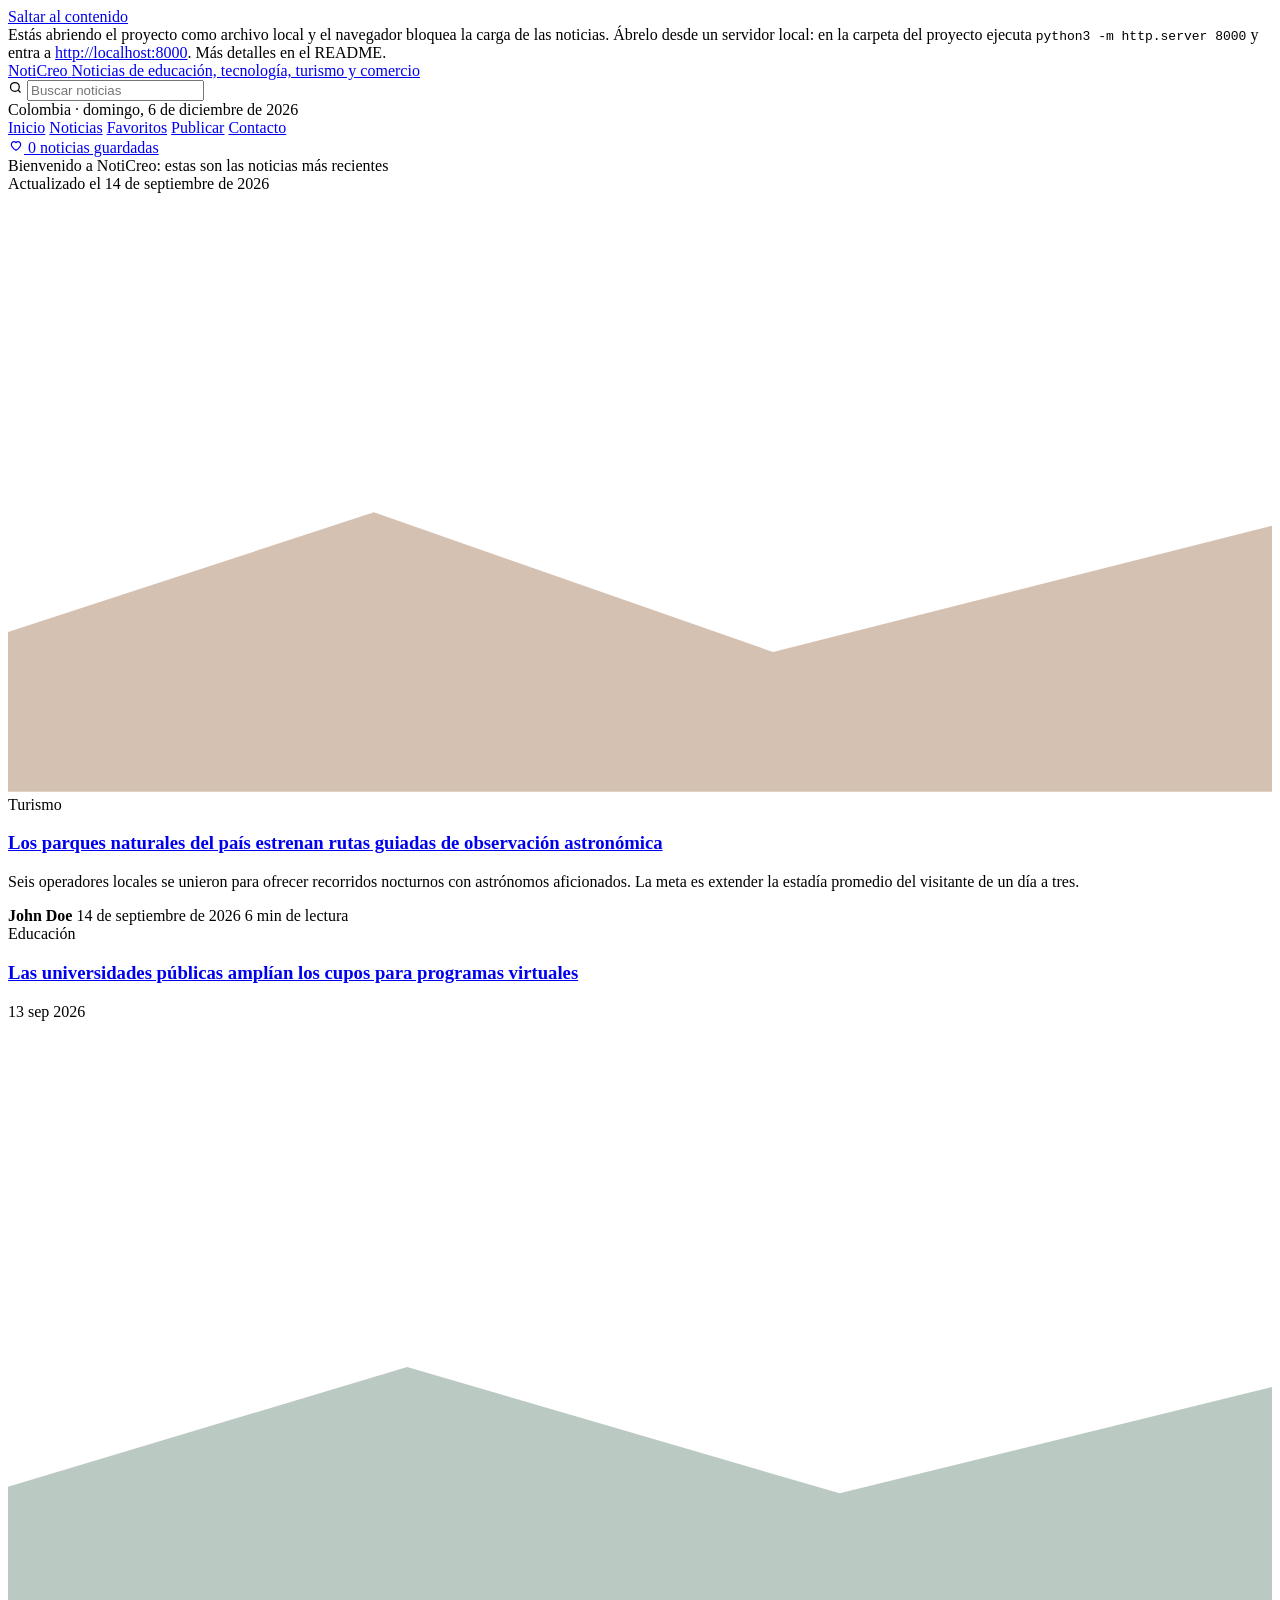
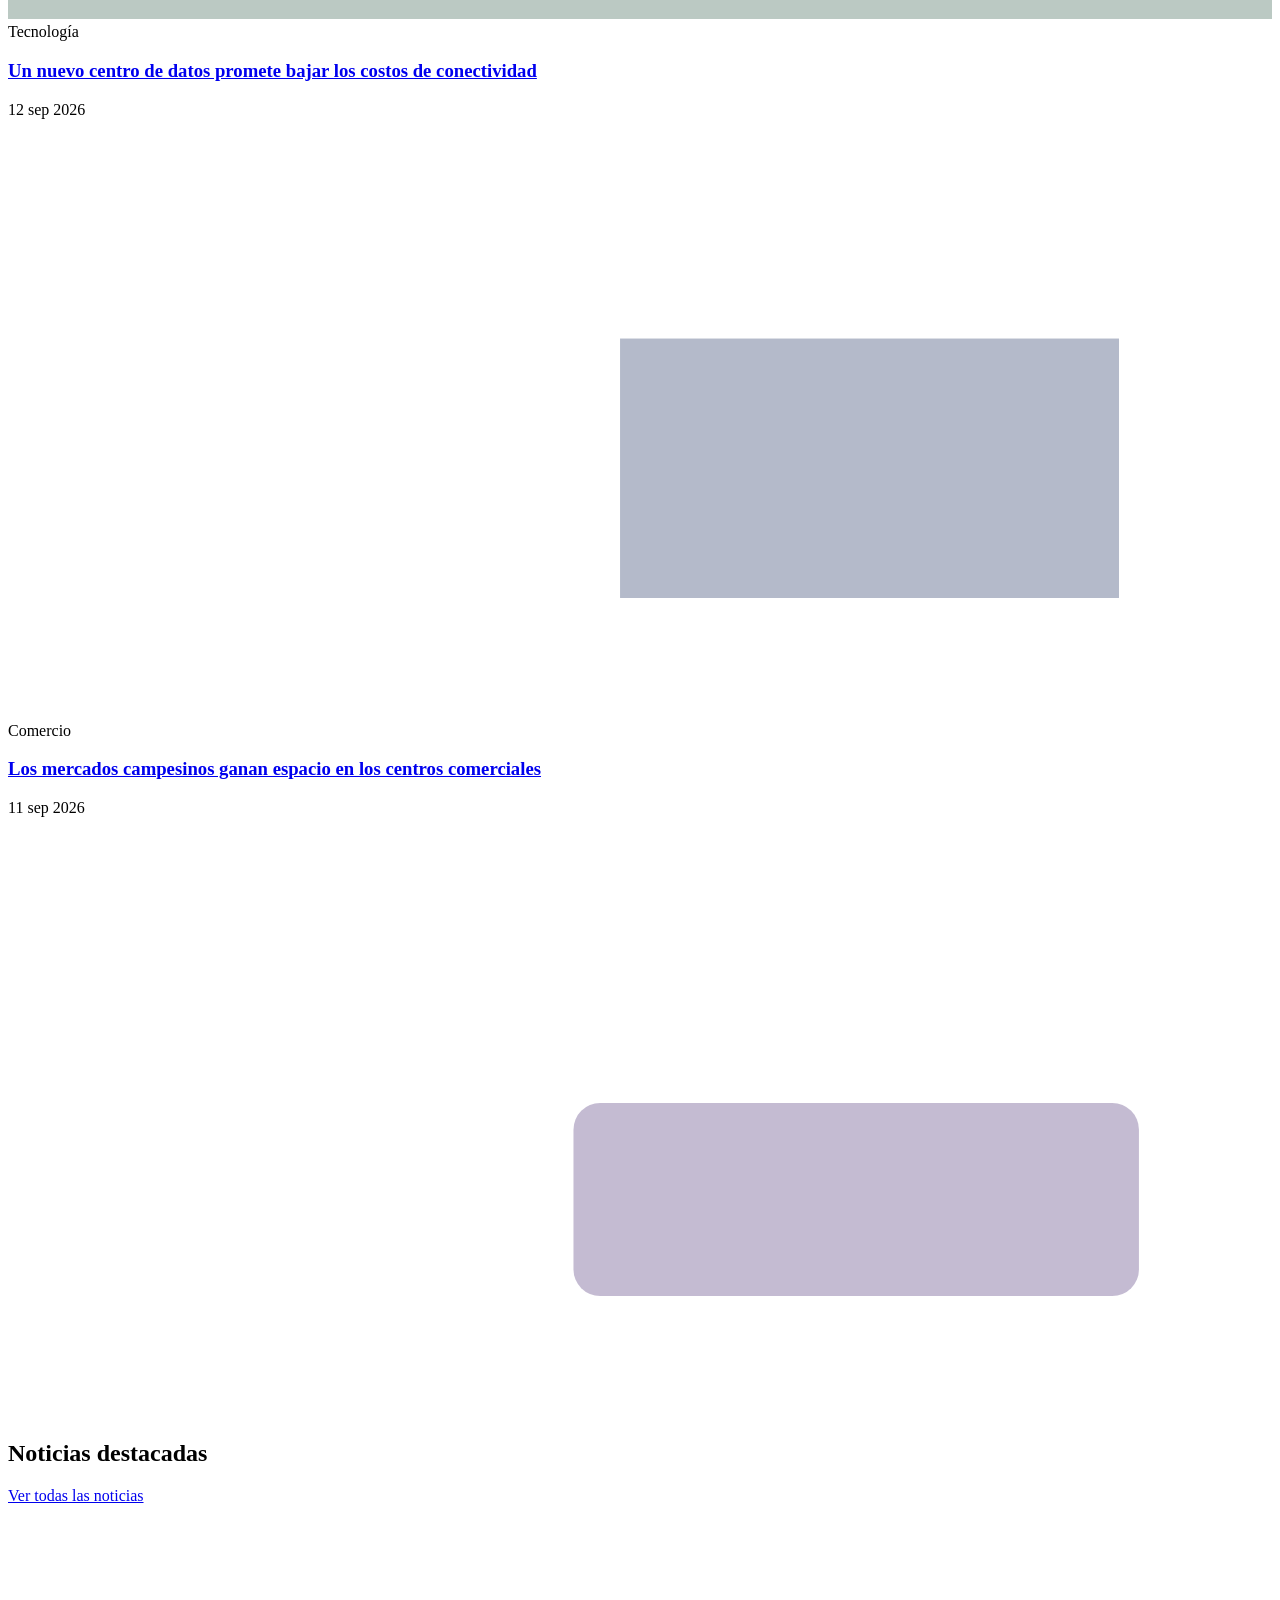
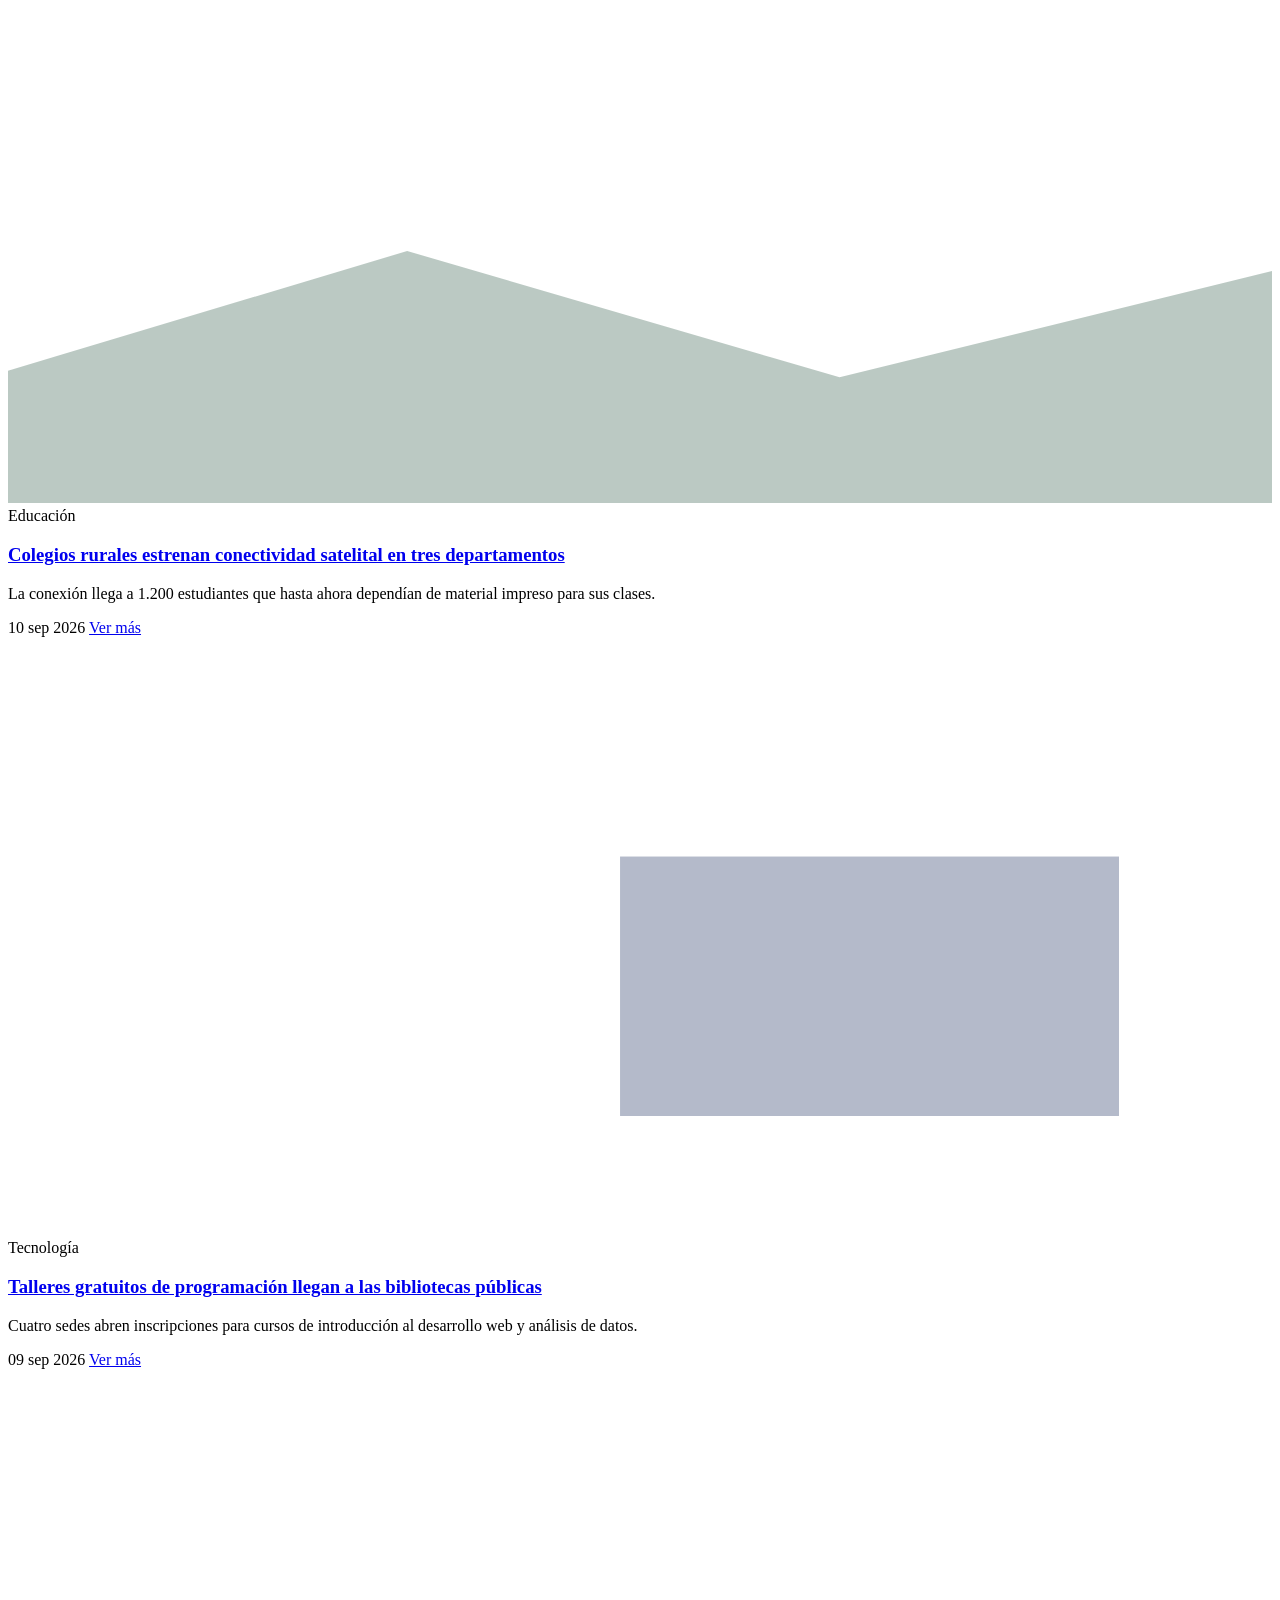
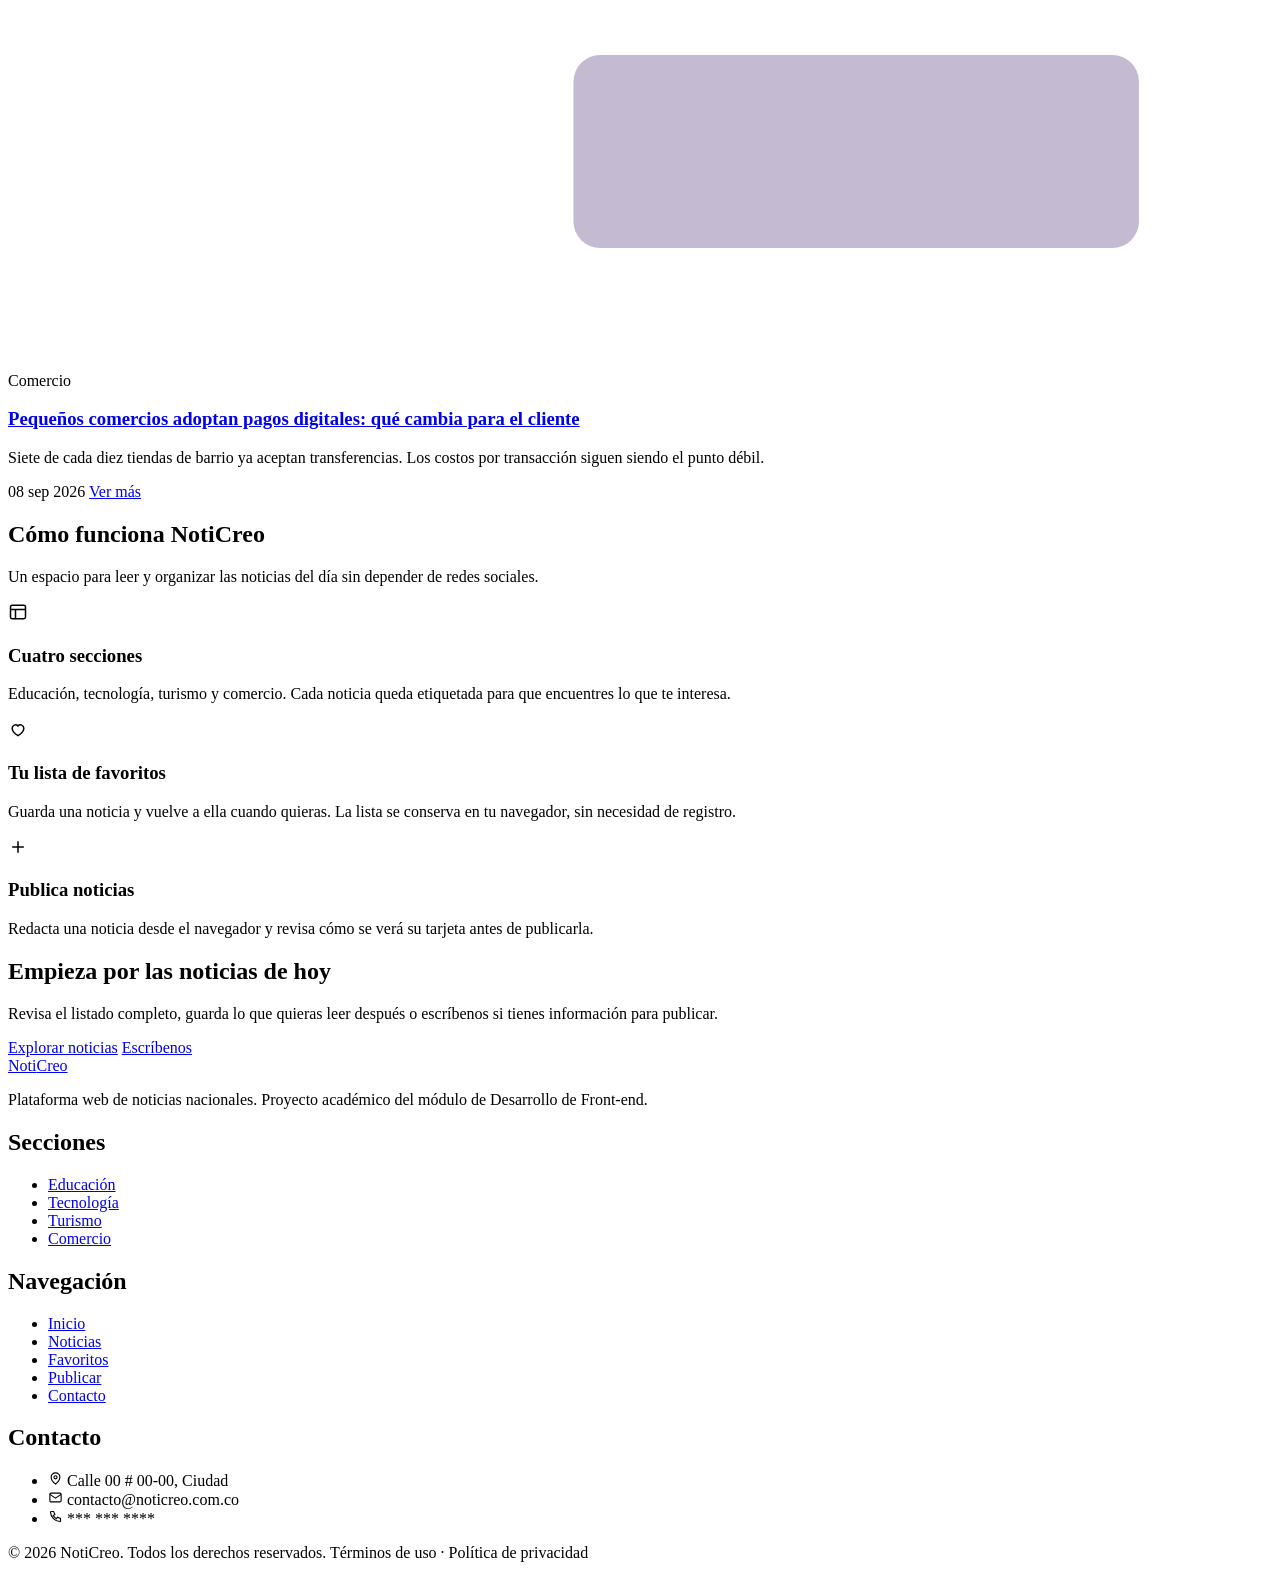
==== index.html @ 2099ce28 "Páginas HTML según la maquetación de la entrega 1" ====
<!DOCTYPE html>
<html lang="es">
<head>
  <meta charset="utf-8">
  <meta name="viewport" content="width=device-width, initial-scale=1">
  <title>NotiCreo | Noticias de educación, tecnología, turismo y comercio</title>
  <meta name="description" content="Plataforma de noticias nacionales de educación, tecnología, turismo y comercio.">
  <link rel="icon" href="img/favicon.svg" type="image/svg+xml">

  <!-- Tipografías del sistema de diseño -->
  <link rel="preconnect" href="https://fonts.googleapis.com">
  <link rel="preconnect" href="https://fonts.gstatic.com" crossorigin>
  <link rel="stylesheet" href="https://fonts.googleapis.com/css2?family=Lora:ital,wght@0,400;0,600;0,700;1,400&family=Poppins:wght@400;500;600&display=swap">
  <link rel="stylesheet" href="css/estilos.css">

  <!-- Si el proyecto se abre con doble clic (file://) se muestra un aviso con instrucciones -->
  <script>if (location.protocol === 'file:') document.documentElement.classList.add('modo-archivo');</script>
  <script type="module" src="js/paginas/inicio.js"></script>
</head>
<body data-seccion="inicio">

  <a class="saltar-contenido" href="#contenido">Saltar al contenido</a>

  <div class="aviso-servidor" role="alert">
    <div class="wrap">
      Estás abriendo el proyecto como archivo local y el navegador bloquea la carga de las noticias.
      Ábrelo desde un servidor local: en la carpeta del proyecto ejecuta <code>python3 -m http.server 8000</code>
      y entra a <a href="http://localhost:8000">http://localhost:8000</a>. Más detalles en el README.
    </div>
  </div>

  <!-- ===== Cabecera: igual en todas las páginas ===== -->
  <header class="site-head">
    <div class="wrap">
      <div class="head-top">
        <a class="masthead" href="index.html" aria-label="NotiCreo, ir al inicio">
          <span class="logo">Noti<span>Creo</span></span>
          <span class="logo-sub">Noticias de educación, tecnología, turismo y comercio</span>
        </a>
        <div class="head-meta">
          <form class="head-search" action="noticias.html" method="get" role="search">
            <svg width="15" height="15" viewBox="0 0 24 24" fill="none" stroke="currentColor" stroke-width="2" aria-hidden="true"><circle cx="11" cy="11" r="7"/><path d="M20 20l-3.5-3.5"/></svg>
            <input type="search" name="q" placeholder="Buscar noticias" aria-label="Buscar noticias">
          </form>
          <span id="fecha-actual">Colombia</span>
        </div>
      </div>
      <nav class="nav" aria-label="Menú principal">
        <a href="index.html" data-nav="inicio">Inicio</a>
        <a href="noticias.html" data-nav="noticias">Noticias</a>
        <a href="favoritos.html" data-nav="favoritos">Favoritos</a>
        <a href="publicar.html" data-nav="publicar">Publicar</a>
        <a href="contacto.html" data-nav="contacto">Contacto</a>
        <div class="nav-right">
          <a href="favoritos.html" class="fav-count">
            <svg width="16" height="16" viewBox="0 0 24 24" fill="none" stroke="currentColor" stroke-width="1.8" aria-hidden="true"><path d="M12 20s-7-4.3-7-9a4 4 0 017-2.6A4 4 0 0119 11c0 4.7-7 9-7 9z"/></svg>
            <span id="contador-favoritos">0 noticias guardadas</span>
          </a>
        </div>
      </nav>
    </div>
  </header>

  <main id="contenido">

    <!-- Bienvenida y noticia principal -->
    <section class="hero">
      <div class="wrap">
        <div class="hero-kicker">
          <span>Bienvenido a NotiCreo: estas son las noticias más recientes</span>
          <div class="rule"></div>
          <span id="hero-actualizado"></span>
        </div>
        <div class="hero-grid" id="portada" aria-busy="true">
          <p class="estado-carga">Cargando noticias…</p>
        </div>
      </div>
    </section>

    <!-- Noticias destacadas (tarjetas dinámicas) -->
    <section class="featured" id="seccion-destacadas" aria-labelledby="titulo-destacadas">
      <div class="wrap">
        <div class="sec-head">
          <h2 class="sec-title" id="titulo-destacadas">Noticias destacadas</h2>
          <a href="noticias.html" class="btn-link">Ver todas las noticias</a>
        </div>
        <div class="cards" id="destacadas"></div>
      </div>
    </section>

    <!-- Sección informativa -->
    <section class="info" aria-labelledby="titulo-info">
      <div class="wrap">
        <div class="info-intro">
          <h2 class="sec-title" id="titulo-info">Cómo funciona NotiCreo</h2>
          <p>Un espacio para leer y organizar las noticias del día sin depender de redes sociales.</p>
        </div>
        <div class="info-grid">
          <div class="info-item">
            <div class="info-icono"><svg width="20" height="20" viewBox="0 0 24 24" fill="none" stroke="currentColor" stroke-width="1.8" aria-hidden="true"><rect x="3" y="4" width="18" height="16" rx="2"/><path d="M3 9h18M9 20V9"/></svg></div>
            <h3>Cuatro secciones</h3>
            <p>Educación, tecnología, turismo y comercio. Cada noticia queda etiquetada para que encuentres lo que te interesa.</p>
          </div>
          <div class="info-item">
            <div class="info-icono"><svg width="20" height="20" viewBox="0 0 24 24" fill="none" stroke="currentColor" stroke-width="1.8" aria-hidden="true"><path d="M12 20s-7-4.3-7-9a4 4 0 017-2.6A4 4 0 0119 11c0 4.7-7 9-7 9z"/></svg></div>
            <h3>Tu lista de favoritos</h3>
            <p>Guarda una noticia y vuelve a ella cuando quieras. La lista se conserva en tu navegador, sin necesidad de registro.</p>
          </div>
          <div class="info-item">
            <div class="info-icono"><svg width="20" height="20" viewBox="0 0 24 24" fill="none" stroke="currentColor" stroke-width="1.8" aria-hidden="true"><path d="M12 5v14M5 12h14"/></svg></div>
            <h3>Publica noticias</h3>
            <p>Redacta una noticia desde el navegador y revisa cómo se verá su tarjeta antes de publicarla.</p>
          </div>
        </div>
      </div>
    </section>

    <!-- Llamados a la acción -->
    <section class="cta">
      <div class="wrap cta-inner">
        <div>
          <h2>Empieza por las noticias de hoy</h2>
          <p>Revisa el listado completo, guarda lo que quieras leer después o escríbenos si tienes información para publicar.</p>
        </div>
        <div class="cta-actions">
          <a href="noticias.html" class="btn btn-light">Explorar noticias</a>
          <a href="contacto.html" class="btn btn-outline">Escríbenos</a>
        </div>
      </div>
    </section>

  </main>

  <!-- ===== Pie de página: igual en todas las páginas ===== -->
  <footer class="site-foot">
    <div class="wrap">
      <div class="foot-grid">
        <div class="foot-about">
          <a class="logo" href="index.html">Noti<span>Creo</span></a>
          <p>Plataforma web de noticias nacionales. Proyecto académico del módulo de Desarrollo de Front-end.</p>
        </div>
        <div>
          <h2>Secciones</h2>
          <ul>
            <li><a href="noticias.html?categoria=educacion">Educación</a></li>
            <li><a href="noticias.html?categoria=tecnologia">Tecnología</a></li>
            <li><a href="noticias.html?categoria=turismo">Turismo</a></li>
            <li><a href="noticias.html?categoria=comercio">Comercio</a></li>
          </ul>
        </div>
        <div>
          <h2>Navegación</h2>
          <ul>
            <li><a href="index.html">Inicio</a></li>
            <li><a href="noticias.html">Noticias</a></li>
            <li><a href="favoritos.html">Favoritos</a></li>
            <li><a href="publicar.html">Publicar</a></li>
            <li><a href="contacto.html">Contacto</a></li>
          </ul>
        </div>
        <div>
          <h2>Contacto</h2>
          <ul class="foot-contact">
            <li><svg width="15" height="15" viewBox="0 0 24 24" fill="none" stroke="currentColor" stroke-width="1.8" aria-hidden="true"><path d="M12 21s-7-5.6-7-11a7 7 0 1114 0c0 5.4-7 11-7 11z"/><circle cx="12" cy="10" r="2.5"/></svg> Calle 00 # 00-00, Ciudad</li>
            <li><svg width="15" height="15" viewBox="0 0 24 24" fill="none" stroke="currentColor" stroke-width="1.8" aria-hidden="true"><rect x="3" y="5" width="18" height="14" rx="2"/><path d="M3 7l9 6 9-6"/></svg> contacto@noticreo.com.co</li>
            <li><svg width="15" height="15" viewBox="0 0 24 24" fill="none" stroke="currentColor" stroke-width="1.8" aria-hidden="true"><path d="M5 4h4l2 5-2.5 1.5a11 11 0 005 5L15 13l5 2v4a1 1 0 01-1 1A16 16 0 014 5a1 1 0 011-1z"/></svg> *** *** ****</li>
          </ul>
        </div>
      </div>
      <div class="foot-bottom">
        <span>© <span id="anio"></span> NotiCreo. Todos los derechos reservados.</span>
        <span>Términos de uso · Política de privacidad</span>
      </div>
    </div>
  </footer>
</body>
</html>
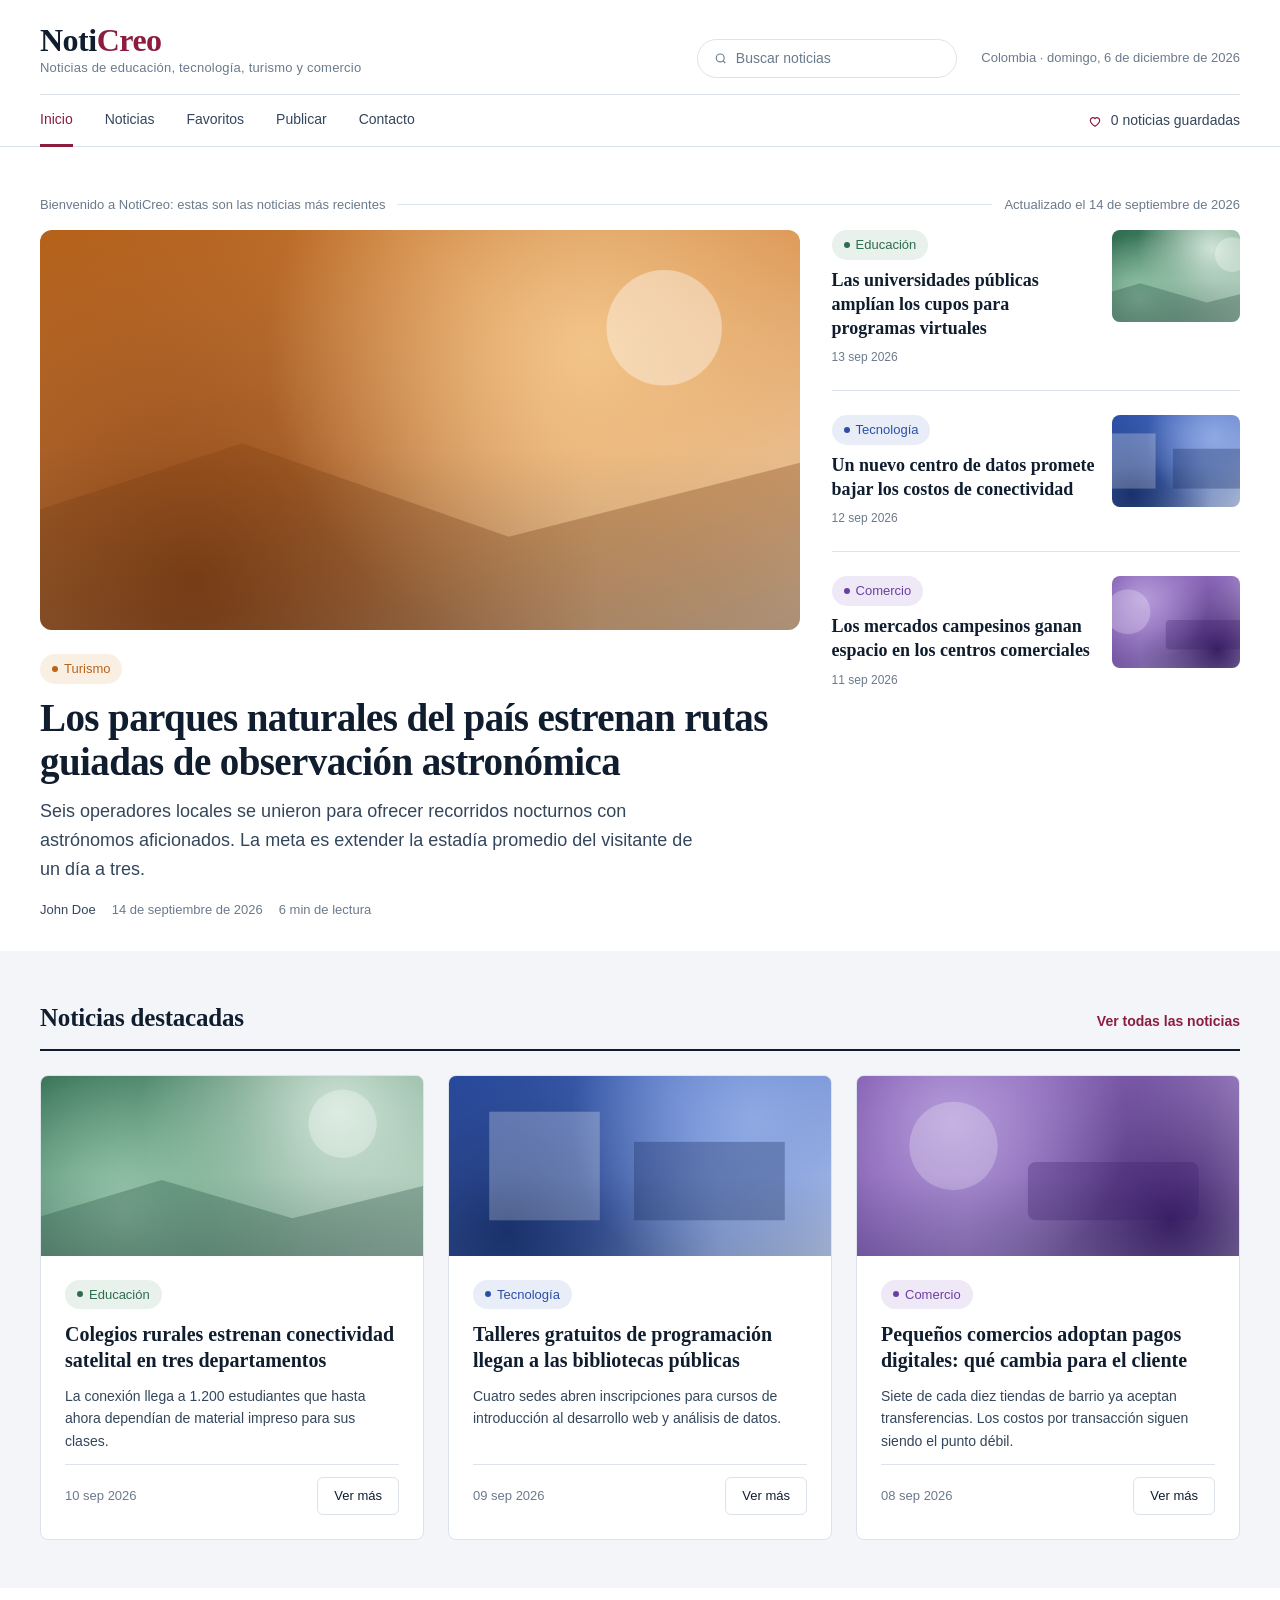
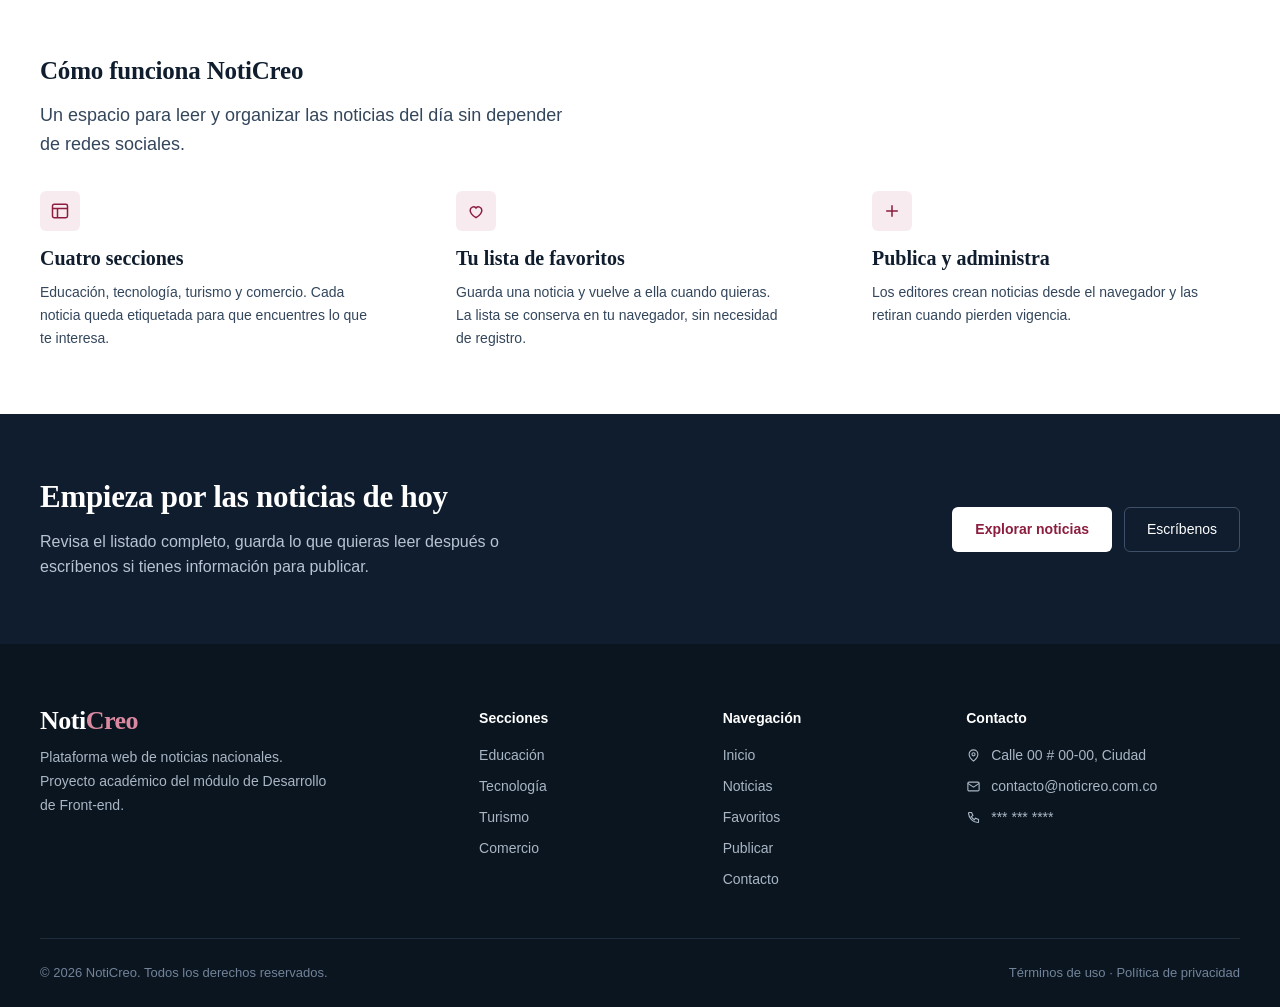
==== commit bcada35c: "Texto del inicio según la maquetación y documentación actualizada" ====
--- a/index.html
+++ b/index.html
@@ -108,8 +108,8 @@
           </div>
           <div class="info-item">
             <div class="info-icono"><svg width="20" height="20" viewBox="0 0 24 24" fill="none" stroke="currentColor" stroke-width="1.8" aria-hidden="true"><path d="M12 5v14M5 12h14"/></svg></div>
-            <h3>Publica noticias</h3>
-            <p>Redacta una noticia desde el navegador y revisa cómo se verá su tarjeta antes de publicarla.</p>
+            <h3>Publica y administra</h3>
+            <p>Los editores crean noticias desde el navegador y las retiran cuando pierden vigencia.</p>
           </div>
         </div>
       </div>
--- a/css/estilos.css
+++ b/css/estilos.css
@@ -0,0 +1,591 @@
+/* 1. Variables ============================================================ */
+:root {
+  --ink: #0F1D2E;         
+  --ink-2: #33465C;       
+  --muted: #6B7A8C;       
+  --line: #DDE3EA;       
+  --mist: #F3F5F8;       
+  --paper: #FFFFFF;
+  --brand: #8C1D3F;       
+  --brand-dark: #6E1631;
+  --brand-soft: #F8EBEF;
+  --error: #C0392B;
+  --error-soft: #FDF3F2;
+  --ok: #2E6B4F;
+
+  /* Categorías */
+  --edu: #2E6B4F;  --edu-soft: #E8F1EC;
+  --tec: #2B4FA8;  --tec-soft: #E8EDF8;
+  --tur: #B8631A;  --tur-soft: #FAEFE3;
+  --com: #6B3FA0;  --com-soft: #EFE9F7;
+
+  /* Tipografía */
+  --serif: 'Lora', Georgia, serif;
+  --sans: 'Poppins', 'Helvetica Neue', Arial, sans-serif;
+
+  /* Escala tipográfica */
+  --t-xs: 13px; --t-sm: 14px; --t-base: 16px; --t-md: 18px;
+  --t-lg: 20px; --t-xl: 25px; --t-2xl: 31px; --t-3xl: 39px;
+
+  /* Espaciado */
+  --s1: 4px; --s2: 8px; --s3: 12px; --s4: 16px; --s5: 24px;
+  --s6: 32px; --s7: 48px; --s8: 64px; --s9: 96px;
+
+  /* Radios por jerarquía */
+  --r-pill: 999px; --r-ctrl: 6px; --r-card: 8px; --r-hero: 12px;
+
+  --shadow: 0 1px 2px rgba(15, 29, 46, .04), 0 8px 24px rgba(15, 29, 46, .06);
+}
+
+
+/* 2. Base y utilidades */
+*, *::before, *::after { box-sizing: border-box; margin: 0; padding: 0; }
+
+html { scroll-behavior: smooth; }
+
+body {
+  font-family: var(--sans);
+  color: var(--ink);
+  background: var(--paper);
+  line-height: 1.5;
+  -webkit-font-smoothing: antialiased;
+}
+
+img { display: block; max-width: 100%; }
+a { color: inherit; text-decoration: none; }
+button, input, select, textarea { font: inherit; color: inherit; }
+button { cursor: pointer; border: 0; background: none; }
+:focus-visible { outline: 2px solid var(--brand); outline-offset: 2px; }
+[hidden] { display: none !important; }
+
+/* Contenedor central */
+.wrap { width: min(1200px, 100% - 48px); margin-inline: auto; }
+
+.visualmente-oculto {
+  position: absolute; width: 1px; height: 1px; overflow: hidden;
+  clip: rect(0 0 0 0); white-space: nowrap;
+}
+
+
+.saltar-contenido {
+  position: absolute; left: 16px; top: -48px; z-index: 100;
+  background: var(--ink); color: #fff; padding: 10px 16px; border-radius: var(--r-ctrl);
+}
+.saltar-contenido:focus { top: 12px; }
+
+@media (prefers-reduced-motion: reduce) {
+  html { scroll-behavior: auto; }
+  *, *::before, *::after { transition: none !important; }
+}
+
+
+/* 3. Cabecera y navegación */
+.site-head { border-bottom: 1px solid var(--line); background: var(--paper); }
+
+.head-top {
+  display: flex; align-items: flex-end; justify-content: space-between;
+  gap: var(--s5); padding: var(--s5) 0 var(--s4);
+}
+
+.masthead { display: flex; flex-direction: column; gap: 2px; }
+.logo { font-family: var(--serif); font-size: 32px; font-weight: 700; letter-spacing: -.5px; line-height: 1; }
+.logo span { color: var(--brand); }
+.logo-sub { font-size: var(--t-xs); color: var(--muted); letter-spacing: .2px; }
+
+.head-meta { display: flex; align-items: center; gap: var(--s5); font-size: var(--t-xs); color: var(--muted); }
+
+.head-search {
+  display: flex; align-items: center; gap: var(--s2); width: 260px;
+  border: 1px solid var(--line); border-radius: var(--r-pill);
+  padding: 8px 16px; color: var(--muted);
+}
+.head-search:focus-within { border-color: var(--ink-2); }
+.head-search input {
+  width: 100%; border: 0; outline: 0; background: transparent;
+  font-size: var(--t-sm); color: var(--ink);
+}
+.head-search input::placeholder { color: var(--muted); }
+
+.nav { display: flex; align-items: center; gap: var(--s6); border-top: 1px solid var(--line); }
+.nav a {
+  display: block; padding: 14px 0; margin-bottom: -1px; white-space: nowrap;
+  font-size: var(--t-sm); font-weight: 500; color: var(--ink-2);
+  border-bottom: 3px solid transparent;
+}
+.nav a:hover { color: var(--ink); }
+.nav a.is-active { color: var(--brand); border-bottom-color: var(--brand); }
+.nav-right { margin-left: auto; }
+.nav .fav-count { display: flex; align-items: center; gap: 8px; border-bottom: 0; }
+.fav-count svg { color: var(--brand); flex-shrink: 0; }
+
+/* Aviso que solo aparece si el proyecto se abre con doble clic*/
+.aviso-servidor {
+  display: none; background: #FFF8E6; border-bottom: 1px solid #F0D9A8;
+  color: #6B4E16; font-size: var(--t-sm); line-height: 1.6; padding: 12px 0;
+}
+.modo-archivo .aviso-servidor { display: block; }
+.aviso-servidor a { font-weight: 600; text-decoration: underline; }
+
+
+/* 4. Componentes*/
+
+/* Etiqueta de categoría */
+.tag {
+  display: inline-flex; align-items: center; gap: 6px; align-self: flex-start;
+  font-size: var(--t-xs); font-weight: 500; padding: 5px 12px; border-radius: var(--r-pill);
+}
+.tag::before { content: ""; width: 6px; height: 6px; border-radius: 50%; background: currentColor; }
+.tag-edu { color: var(--edu); background: var(--edu-soft); }
+.tag-tec { color: var(--tec); background: var(--tec-soft); }
+.tag-tur { color: var(--tur); background: var(--tur-soft); }
+.tag-com { color: var(--com); background: var(--com-soft); }
+
+/* Botones */
+.btn {
+  display: inline-flex; align-items: center; justify-content: center; gap: 8px;
+  font-size: var(--t-sm); font-weight: 500; white-space: nowrap;
+  padding: 11px 22px; border-radius: var(--r-ctrl); border: 1px solid transparent;
+  transition: background-color .15s, border-color .15s, color .15s;
+}
+.btn-primary { background: var(--brand); color: #fff; }
+.btn-primary:hover { background: var(--brand-dark); }
+.btn-outline { border-color: var(--line); color: var(--ink); background: var(--paper); }
+.btn-outline:hover { border-color: var(--ink-2); }
+.btn-light { background: #fff; color: var(--brand); font-weight: 600; }
+.btn-light:hover { background: var(--brand-soft); }
+.btn-peligro { border-color: #F1C9C5; color: #B42318; background: var(--paper); }
+.btn-peligro:hover { border-color: #B42318; background: var(--error-soft); }
+.btn-sm { padding: 8px 16px; font-size: var(--t-xs); }
+.btn-link { color: var(--brand); font-weight: 600; font-size: var(--t-sm); }
+.btn-link:hover { text-decoration: underline; }
+
+/* El icono de corazón se rellena cuando el botón está activo */
+.icono-corazon { fill: none; stroke: currentColor; stroke-width: 1.8; }
+[aria-pressed="true"] .icono-corazon { fill: currentColor; }
+
+.meta { display: flex; align-items: center; flex-wrap: wrap; gap: var(--s4); font-size: var(--t-xs); color: var(--muted); }
+.meta strong { color: var(--ink-2); font-weight: 500; }
+
+.sec-head {
+  display: flex; align-items: baseline; justify-content: space-between; gap: var(--s4);
+  border-bottom: 2px solid var(--ink); padding-bottom: var(--s3); margin-bottom: var(--s5);
+}
+.sec-title { font-family: var(--serif); font-size: var(--t-xl); font-weight: 600; letter-spacing: -.2px; }
+
+/* Marcador de imagen: degradado por categoría, o foto si la noticia la tiene */
+.ph { position: relative; overflow: hidden; border-radius: var(--r-card); background: var(--mist); }
+.ph::after {
+  content: ""; position: absolute; inset: 0; pointer-events: none;
+  background: linear-gradient(180deg, rgba(15, 29, 46, 0) 55%, rgba(15, 29, 46, .18) 100%);
+}
+.ph img { width: 100%; height: 100%; object-fit: cover; }
+.ph svg { position: absolute; inset: 0; width: 100%; height: 100%; }
+.ph-edu {
+  background:
+    radial-gradient(circle at 22% 78%, #9CCBB0 0%, transparent 55%),
+    radial-gradient(circle at 78% 20%, #CFE3D6 0%, transparent 60%),
+    linear-gradient(150deg, #2E6B4F 0%, #5C9376 48%, #BFD8C8 100%);
+}
+.ph-tec {
+  background:
+    radial-gradient(circle at 80% 25%, #8FA9E3 0%, transparent 55%),
+    radial-gradient(circle at 15% 85%, #1B3474 0%, transparent 60%),
+    linear-gradient(140deg, #2B4FA8 0%, #5C7CC9 55%, #C6D2EE 100%);
+}
+.ph-tur {
+  background:
+    radial-gradient(circle at 72% 30%, #F2C489 0%, transparent 52%),
+    radial-gradient(circle at 20% 88%, #8A4213 0%, transparent 58%),
+    linear-gradient(155deg, #B8631A 0%, #D89150 50%, #F3DCC0 100%);
+}
+.ph-com {
+  background:
+    radial-gradient(circle at 25% 25%, #B49BD9 0%, transparent 55%),
+    radial-gradient(circle at 82% 80%, #3E1F6B 0%, transparent 60%),
+    linear-gradient(135deg, #6B3FA0 0%, #9271C0 52%, #DCD0EE 100%);
+}
+
+/* Tarjeta de noticia */
+.card {
+  display: flex; flex-direction: column; overflow: hidden;
+  background: var(--paper); border: 1px solid var(--line); border-radius: var(--r-card);
+  transition: box-shadow .15s;
+}
+.card:hover { box-shadow: var(--shadow); }
+.card-media { position: relative; }
+.card .ph { height: 180px; border-radius: 0; }
+.card-body { display: flex; flex-direction: column; gap: var(--s3); flex: 1; padding: var(--s5); }
+.card h3 { font-family: var(--serif); font-size: var(--t-lg); line-height: 1.3; font-weight: 600; }
+.card h3 a:hover { color: var(--brand); }
+.card p { font-size: var(--t-sm); line-height: 1.6; color: var(--ink-2); }
+.card-foot {
+  display: flex; align-items: center; justify-content: space-between;
+  margin-top: auto; padding-top: var(--s3); border-top: 1px solid var(--line);
+}
+.card-foot .meta { white-space: nowrap; }
+
+/* Botón circular de favorito sobre la imagen de la tarjeta */
+.fav-btn {
+  position: absolute; top: 12px; right: 12px; z-index: 2;
+  width: 36px; height: 36px; border-radius: 50%;
+  display: flex; align-items: center; justify-content: center;
+  background: rgba(255, 255, 255, .94); color: var(--muted);
+  box-shadow: 0 1px 3px rgba(15, 29, 46, .18); transition: transform .15s;
+}
+.fav-btn:hover { transform: scale(1.08); }
+.fav-btn[aria-pressed="true"] { color: var(--brand); }
+
+
+/* 5. Página de inicio */
+.hero { padding: var(--s7) 0 var(--s6); }
+.hero-kicker { display: flex; align-items: center; gap: var(--s3); margin-bottom: var(--s4); }
+.hero-kicker .rule { flex: 1; height: 1px; background: var(--line); }
+.hero-kicker span { font-size: var(--t-xs); color: var(--muted); }
+
+.hero-grid { display: grid; grid-template-columns: minmax(0, 1.86fr) minmax(0, 1fr); gap: var(--s6); }
+.lead .ph { height: 400px; border-radius: var(--r-hero); margin-bottom: var(--s5); }
+.lead h1 {
+  font-family: var(--serif); font-size: var(--t-3xl); line-height: 1.15; font-weight: 700;
+  letter-spacing: -.6px; margin: var(--s3) 0;
+}
+.lead h1 a:hover { color: var(--brand); }
+.lead p { font-size: var(--t-md); line-height: 1.6; color: var(--ink-2); max-width: 66ch; margin-bottom: var(--s4); }
+
+.side-list { display: flex; flex-direction: column; gap: var(--s5); }
+.side-item {
+  display: grid; grid-template-columns: 1fr 128px; gap: var(--s4);
+  padding-bottom: var(--s5); border-bottom: 1px solid var(--line);
+}
+.side-item:last-child { border-bottom: 0; padding-bottom: 0; }
+.side-item h3 { font-family: var(--serif); font-size: var(--t-md); line-height: 1.35; font-weight: 600; margin: var(--s2) 0; }
+.side-item h3 a:hover { color: var(--brand); }
+.side-item .ph { height: 92px; }
+.side-item .meta { font-size: 12px; }
+
+.featured { padding: var(--s7) 0; background: var(--mist); }
+.cards { display: grid; grid-template-columns: repeat(3, 1fr); gap: var(--s5); }
+
+.info { padding: var(--s8) 0; }
+.info-intro { max-width: 60ch; }
+.info-intro p { font-size: var(--t-md); line-height: 1.6; color: var(--ink-2); margin-top: var(--s3); }
+.info-grid { display: grid; grid-template-columns: repeat(3, 1fr); gap: var(--s7); margin-top: var(--s6); }
+.info-item h3 { font-family: var(--serif); font-size: var(--t-lg); font-weight: 600; margin: var(--s3) 0 var(--s2); }
+.info-item p { font-size: var(--t-sm); line-height: 1.65; color: var(--ink-2); max-width: 42ch; }
+.info-icono {
+  width: 40px; height: 40px; border-radius: var(--r-ctrl);
+  display: flex; align-items: center; justify-content: center;
+  background: var(--brand-soft); color: var(--brand);
+}
+
+.cta { background: var(--ink); color: #fff; padding: var(--s8) 0; }
+.cta-inner { display: flex; align-items: center; justify-content: space-between; gap: var(--s7); }
+.cta h2 { font-family: var(--serif); font-size: var(--t-2xl); font-weight: 600; line-height: 1.25; letter-spacing: -.3px; }
+.cta p { font-size: var(--t-base); color: #B9C4D2; margin-top: var(--s3); max-width: 52ch; line-height: 1.6; }
+.cta-actions { display: flex; gap: var(--s3); flex-shrink: 0; }
+.cta .btn-outline { border-color: #3D5068; color: #fff; background: transparent; }
+.cta .btn-outline:hover { border-color: #fff; }
+
+
+/* 6. Listado de noticias */
+.page-head { background: var(--mist); border-bottom: 1px solid var(--line); padding: var(--s7) 0; }
+.page-head h1 { font-family: var(--serif); font-size: var(--t-2xl); font-weight: 700; letter-spacing: -.4px; }
+.page-head p { font-size: var(--t-base); color: var(--ink-2); margin-top: var(--s3); max-width: 62ch; line-height: 1.6; }
+.crumb { font-size: var(--t-xs); color: var(--muted); margin-bottom: var(--s3); }
+.crumb a:hover { color: var(--ink); text-decoration: underline; }
+
+.filters { display: flex; align-items: center; gap: var(--s3); padding: var(--s5) 0; border-bottom: 1px solid var(--line); }
+.chip {
+  font-size: var(--t-sm); padding: 8px 16px; border-radius: var(--r-pill);
+  border: 1px solid var(--line); color: var(--ink-2); background: var(--paper);
+  transition: border-color .15s;
+}
+.chip:hover { border-color: var(--ink-2); }
+.chip[aria-pressed="true"] { background: var(--ink); border-color: var(--ink); color: #fff; }
+.filters .spacer { flex: 1; }
+.chips { display: flex; flex-wrap: wrap; gap: var(--s3); }
+
+.orden { display: flex; align-items: center; gap: var(--s2); font-size: var(--t-sm); color: var(--ink-2); }
+.select { position: relative; }
+.select select {
+  appearance: none; cursor: pointer; background: var(--paper);
+  border: 1px solid var(--line); border-radius: var(--r-ctrl);
+  padding: 9px 38px 9px 14px; font-size: var(--t-sm); color: var(--ink-2);
+}
+.select svg { position: absolute; right: 12px; top: 50%; transform: translateY(-50%); pointer-events: none; color: var(--ink-2); }
+
+.busqueda-activa {
+  display: flex; align-items: center; flex-wrap: wrap; gap: var(--s3);
+  padding-top: var(--s4); font-size: var(--t-sm); color: var(--ink-2);
+}
+
+.list-info { display: flex; justify-content: space-between; align-items: center; padding: var(--s5) 0; font-size: var(--t-sm); color: var(--muted); }
+.grid-news { display: grid; grid-template-columns: repeat(3, 1fr); gap: var(--s5); padding-bottom: var(--s7); }
+
+.pager { display: flex; justify-content: center; align-items: center; flex-wrap: wrap; gap: var(--s2); padding: 0 0 var(--s8); }
+.pager button {
+  min-width: 38px; height: 38px; padding: 0 12px;
+  border: 1px solid var(--line); border-radius: var(--r-ctrl);
+  font-size: var(--t-sm); color: var(--ink-2); background: var(--paper);
+}
+.pager button:hover:not(:disabled) { border-color: var(--ink-2); }
+.pager button[aria-current="page"] { background: var(--brand); border-color: var(--brand); color: #fff; }
+.pager button:disabled { opacity: .45; cursor: not-allowed; }
+
+
+/* 7. Detalle de la noticia */
+.article { padding: var(--s7) 0 var(--s8); }
+.article-grid { display: grid; grid-template-columns: minmax(0, 1fr) 320px; gap: var(--s8); align-items: start; }
+.article h1 {
+  font-family: var(--serif); font-size: var(--t-3xl); line-height: 1.18; font-weight: 700;
+  letter-spacing: -.6px; margin: var(--s4) 0; max-width: 22ch;
+}
+.standfirst { font-size: var(--t-lg); line-height: 1.55; color: var(--ink-2); max-width: 62ch; margin-bottom: var(--s5); }
+
+.byline {
+  display: flex; align-items: center; gap: var(--s4); padding: var(--s4) 0; margin-bottom: var(--s6);
+  border-top: 1px solid var(--line); border-bottom: 1px solid var(--line);
+}
+.avatar {
+  width: 40px; height: 40px; border-radius: 50%; flex-shrink: 0;
+  display: flex; align-items: center; justify-content: center;
+  background: var(--brand-soft); color: var(--brand); font-weight: 600; font-size: var(--t-sm);
+}
+.byline .who { font-size: var(--t-sm); font-weight: 500; }
+.byline .when { font-size: var(--t-xs); color: var(--muted); margin-top: 2px; }
+.byline .actions { margin-left: auto; display: flex; gap: var(--s2); }
+.byline .btn[aria-pressed="true"] { border-color: var(--brand); color: var(--brand); }
+
+.article-hero { height: 420px; border-radius: var(--r-hero); margin-bottom: var(--s3); }
+.caption {
+  font-size: var(--t-xs); color: var(--muted); line-height: 1.6;
+  padding-bottom: var(--s6); margin-bottom: var(--s6); border-bottom: 1px solid var(--line);
+}
+
+.prose { max-width: 66ch; }
+.prose p { font-family: var(--serif); font-size: var(--t-md); line-height: 1.75; color: #25364A; margin-bottom: var(--s5); }
+.prose h2 { font-family: var(--serif); font-size: var(--t-xl); font-weight: 600; margin: var(--s6) 0 var(--s4); }
+.pullquote { border-left: 3px solid var(--brand); padding-left: var(--s5); margin: var(--s6) 0; }
+.pullquote p { font-size: var(--t-lg); line-height: 1.5; color: var(--ink); font-style: italic; margin: 0; }
+.pullquote cite { display: block; font-family: var(--sans); font-size: var(--t-xs); font-style: normal; color: var(--muted); margin-top: var(--s3); }
+
+.aside { position: sticky; top: var(--s5); display: flex; flex-direction: column; gap: var(--s5); }
+.panel { border: 1px solid var(--line); border-radius: var(--r-card); padding: var(--s5); }
+.panel-fav { background: var(--brand-soft); border-color: #EBD3DB; }
+.panel h2 { font-size: var(--t-sm); font-weight: 600; margin-bottom: var(--s2); }
+.panel p { font-size: var(--t-xs); color: var(--ink-2); line-height: 1.6; margin-bottom: var(--s4); }
+.panel > .btn { width: 100%; }
+
+.keep-reading { padding: var(--s7) 0 var(--s8); background: var(--mist); border-top: 1px solid var(--line); }
+.keep-reading .card h3 { font-size: var(--t-md); }
+
+
+/* 8. Favoritos */
+.barra-favoritos {
+  display: flex; align-items: center; justify-content: space-between; gap: var(--s4);
+  padding: var(--s5) 0; margin-bottom: var(--s5); border-bottom: 1px solid var(--line);
+  font-size: var(--t-sm); color: var(--muted);
+}
+
+
+/* 9. Formularios (contacto y publicar) */
+.contact { padding: var(--s7) 0 var(--s8); }
+.contact-grid { display: grid; grid-template-columns: minmax(0, 1fr) 380px; gap: var(--s8); align-items: start; }
+
+.form-card { border: 1px solid var(--line); border-radius: var(--r-card); padding: var(--s7); box-shadow: var(--shadow); }
+.form-card > h2 { font-family: var(--serif); font-size: var(--t-xl); font-weight: 600; }
+.form-card > .sub { font-size: var(--t-sm); color: var(--ink-2); margin-top: var(--s2); line-height: 1.6; }
+.form-card > .sub i, .field label i { color: var(--brand); font-style: normal; }
+
+.form-row { display: grid; grid-template-columns: 1fr 1fr; gap: var(--s5); }
+.field { margin-top: var(--s5); display: flex; flex-direction: column; gap: var(--s2); }
+.field label { font-size: var(--t-sm); font-weight: 500; }
+
+.control {
+  width: 100%; padding: 12px 14px; background: var(--paper);
+  border: 1px solid var(--line); border-radius: var(--r-ctrl);
+  font-family: var(--sans); font-size: var(--t-sm); color: var(--ink);
+  transition: border-color .15s;
+}
+.control:focus { outline: none; border-color: var(--ink-2); }
+.control::placeholder { color: #9AA7B6; }
+textarea.control { height: 132px; resize: vertical; line-height: 1.6; }
+textarea.control.alto { height: 200px; }
+select.control {
+  appearance: none; cursor: pointer; padding-right: 38px;
+  background-image: url("data:image/svg+xml,%3Csvg xmlns='http://www.w3.org/2000/svg' width='14' height='14' viewBox='0 0 24 24' fill='none' stroke='%2333465C' stroke-width='2'%3E%3Cpath d='M6 9l6 6 6-6'/%3E%3C/svg%3E");
+  background-repeat: no-repeat; background-position: right 14px center;
+}
+
+.hint { font-size: var(--t-xs); color: var(--muted); }
+.hint:empty { display: none; }
+.counter { display: flex; justify-content: space-between; gap: var(--s3); }
+
+/* Estados de validación */
+.field.is-error .control { border-color: var(--error); background: var(--error-soft); }
+.field.is-valid .control { border-color: var(--ok); }
+.field.is-error .hint[data-pista],
+.check.is-error .hint[data-pista] { color: var(--error); display: flex; align-items: flex-start; gap: 6px; font-weight: 500; }
+.field.is-error .hint[data-pista]::before,
+.check.is-error .hint[data-pista]::before {
+  content: "!"; flex-shrink: 0; width: 14px; height: 14px; margin-top: 2px; border-radius: 50%;
+  display: inline-flex; align-items: center; justify-content: center;
+  background: var(--error); color: #fff; font-size: 10px; font-weight: 700;
+}
+
+.check { display: flex; flex-wrap: wrap; align-items: flex-start; gap: 10px; margin-top: var(--s5); }
+.check input { width: 18px; height: 18px; margin-top: 2px; flex-shrink: 0; accent-color: var(--brand); cursor: pointer; }
+.check label { flex: 1; font-size: var(--t-xs); color: var(--ink-2); line-height: 1.6; cursor: pointer; }
+.check .hint { flex-basis: 100%; padding-left: 28px; }
+.check.is-error input { outline: 2px solid var(--error); outline-offset: 1px; }
+
+.form-foot {
+  display: flex; align-items: center; gap: var(--s5); margin-top: var(--s6);
+  padding-top: var(--s5); border-top: 1px solid var(--line);
+}
+.form-foot .btn { flex-shrink: 0; }
+.form-foot .note { font-size: var(--t-xs); color: var(--muted); line-height: 1.6; max-width: 38ch; }
+
+.alert {
+  display: flex; gap: var(--s3); align-items: flex-start; margin-bottom: var(--s5);
+  background: #ECF6F0; border: 1px solid #BFDFCC; border-radius: var(--r-ctrl); padding: var(--s4) var(--s5);
+}
+.alert:focus { outline: none; }
+.alert svg { flex-shrink: 0; margin-top: 1px; }
+.alert h3 { font-size: var(--t-sm); font-weight: 600; color: var(--ok); }
+.alert p { font-size: var(--t-xs); color: #2F5644; line-height: 1.6; margin-top: 4px; }
+.alert a { font-weight: 600; text-decoration: underline; }
+
+.info-card { border: 1px solid var(--line); border-radius: var(--r-card); overflow: hidden; }
+.info-card .map { height: 200px; position: relative; background: #EAF0F5; border-bottom: 1px solid var(--line); }
+.info-card .map svg { position: absolute; inset: 0; width: 100%; height: 100%; }
+.info-card .map .pin {
+  position: absolute; left: 50%; top: 50%; transform: translate(-50%, -50%);
+  width: 34px; height: 34px; border-radius: 50%; background: var(--brand);
+  display: flex; align-items: center; justify-content: center; box-shadow: 0 2px 8px rgba(15, 29, 46, .28);
+}
+.info-card .body { padding: var(--s5); }
+.info-card h2 { font-family: var(--serif); font-size: var(--t-md); font-weight: 600; margin-bottom: var(--s4); }
+.info-list { list-style: none; display: flex; flex-direction: column; gap: var(--s4); }
+.info-list li { display: grid; grid-template-columns: 20px 1fr; gap: var(--s3); font-size: var(--t-sm); color: var(--ink-2); line-height: 1.5; }
+.info-list b { display: block; color: var(--ink); font-weight: 500; font-size: var(--t-xs); margin-bottom: 2px; }
+.hours { margin-top: var(--s5); padding-top: var(--s5); border-top: 1px solid var(--line); font-size: var(--t-xs); color: var(--muted); line-height: 1.8; }
+.hours div { display: flex; justify-content: space-between; gap: var(--s3); }
+.hours span { color: var(--ink-2); }
+
+.guia { display: flex; flex-direction: column; gap: var(--s5); }
+.guia ul { list-style: none; display: flex; flex-direction: column; gap: var(--s3); font-size: var(--t-xs); color: var(--ink-2); line-height: 1.6; }
+.guia li { padding-left: var(--s4); position: relative; }
+.vista-previa { pointer-events: none; }
+.vista-previa .card { box-shadow: var(--shadow); }
+.guia li::before { content: ""; position: absolute; left: 0; top: 8px; width: 6px; height: 6px; border-radius: 50%; background: var(--brand); }
+
+
+/* 10. Pie de página */
+.site-foot { background: #0A151F; color: #A9B6C5; padding: var(--s8) 0 var(--s5); }
+.foot-grid {
+  display: grid; grid-template-columns: 2fr 1fr 1fr 1.4fr; gap: var(--s7);
+  padding-bottom: var(--s7); border-bottom: 1px solid #1E2D3E;
+}
+.foot-grid h2 { color: #fff; font-size: var(--t-sm); font-weight: 600; margin-bottom: var(--s4); }
+.foot-grid ul { list-style: none; display: flex; flex-direction: column; gap: 10px; font-size: var(--t-sm); }
+.foot-grid a:hover { color: #fff; }
+.foot-about .logo { color: #fff; font-size: 26px; margin-bottom: var(--s3); display: inline-block; }
+.foot-about .logo span { color: #D98AA0; }
+.foot-about p { font-size: var(--t-sm); line-height: 1.7; max-width: 38ch; }
+.foot-contact li { display: flex; gap: 10px; line-height: 1.5; }
+.foot-contact svg { flex-shrink: 0; margin-top: 3px; }
+.foot-bottom { display: flex; justify-content: space-between; gap: var(--s4); padding-top: var(--s5); font-size: var(--t-xs); color: #72839A; }
+
+
+/* 11. Avisos y estados */
+
+/* Mensaje flotante breve tras una acción (guardar, eliminar, copiar) */
+.aviso {
+  position: fixed; left: 50%; bottom: 24px; z-index: 50; max-width: calc(100% - 32px);
+  transform: translate(-50%, 16px); opacity: 0; pointer-events: none;
+  background: var(--ink); color: #fff; padding: 12px 20px; border-radius: var(--r-ctrl);
+  font-size: var(--t-sm); box-shadow: 0 8px 24px rgba(15, 29, 46, .24);
+  transition: opacity .2s, transform .2s;
+}
+.aviso.es-visible { opacity: 1; transform: translate(-50%, 0); }
+
+.estado {
+  text-align: center; padding: var(--s8) var(--s5); margin-bottom: var(--s8);
+  border: 1px dashed var(--line); border-radius: var(--r-card);
+}
+.estado h2 { font-family: var(--serif); font-size: var(--t-xl); font-weight: 600; margin-bottom: var(--s2); }
+.estado p { color: var(--ink-2); max-width: 52ch; margin: 0 auto var(--s5); line-height: 1.6; }
+.estado-icono {
+  width: 52px; height: 52px; margin: 0 auto var(--s4); border-radius: 50%;
+  display: flex; align-items: center; justify-content: center;
+  background: var(--brand-soft); color: var(--brand);
+}
+.estado-error { border-style: solid; border-color: #F1C9C5; background: var(--error-soft); }
+.estado-error .estado-icono { background: #fff; color: var(--error); }
+.estado-carga { padding: var(--s7) 0; font-size: var(--t-sm); color: var(--muted); }
+/* Dentro de una cuadrícula, los estados ocupan todo el ancho */
+.hero-grid > .estado, .hero-grid > .estado-carga { grid-column: 1 / -1; }
+
+
+/* 12. Adaptación a pantallas pequeñas */
+@media (max-width: 1100px) {
+  .hero-grid { grid-template-columns: 1fr; }
+  .side-list { display: grid; grid-template-columns: repeat(3, 1fr); gap: var(--s5); }
+  .side-item { grid-template-columns: 1fr; border-bottom: 0; padding-bottom: 0; }
+  .side-item .side-media { order: -1; }
+  .side-item .ph { height: 130px; }
+  .article-grid, .contact-grid { grid-template-columns: 1fr; gap: var(--s7); }
+  .aside { position: static; }
+  .foot-grid { grid-template-columns: 1fr 1fr; gap: var(--s6); }
+}
+
+@media (max-width: 860px) {
+  .cards, .grid-news { grid-template-columns: repeat(2, 1fr); }
+  .info-grid { grid-template-columns: 1fr; gap: var(--s6); }
+  .cta-inner { flex-direction: column; align-items: flex-start; }
+}
+
+@media (max-width: 640px) {
+  :root { --t-3xl: 30px; --t-2xl: 26px; --t-xl: 22px; }
+  .wrap { width: min(1200px, 100% - 32px); }
+  .head-top { flex-direction: column; align-items: stretch; gap: var(--s4); }
+  .head-meta { flex-direction: column; align-items: stretch; gap: var(--s2); }
+  .head-search { width: 100%; }
+  .nav { gap: var(--s5); overflow-x: auto; scrollbar-width: none; }
+  .nav::-webkit-scrollbar { display: none; }
+  .cards, .grid-news, .side-list { grid-template-columns: 1fr; }
+  .lead .ph, .article-hero { height: 240px; }
+  .filters { flex-wrap: wrap; }
+  .filters .spacer { display: none; }
+  .list-info { flex-direction: column; align-items: flex-start; gap: 4px; }
+  .byline { flex-wrap: wrap; }
+  .byline .actions { margin-left: 0; width: 100%; }
+  .form-card { padding: var(--s5); }
+  .form-row { grid-template-columns: 1fr; gap: 0; }
+  .form-foot { flex-wrap: wrap; }
+  .cta-actions { flex-wrap: wrap; }
+  .foot-grid { grid-template-columns: 1fr; }
+  .foot-bottom { flex-direction: column; gap: var(--s2); }
+}
+
+
+/* 13. Publicar: gestión de noticias */
+.admin { padding-bottom: var(--s8); }
+.admin-info { font-size: var(--t-sm); color: var(--muted); margin-bottom: var(--s4); }
+/* position: relative mantiene dentro del contenedor el texto oculto del encabezado,
+   que de otro modo ensancha la página en celulares */
+.tabla-contenedor { position: relative; overflow-x: auto; border: 1px solid var(--line); border-radius: var(--r-card); }
+.tabla-admin { width: 100%; min-width: 720px; border-collapse: collapse; font-size: var(--t-sm); }
+.tabla-admin th {
+  text-align: left; padding: 12px 16px; background: var(--mist);
+  font-size: var(--t-xs); font-weight: 600; color: var(--ink-2); border-bottom: 1px solid var(--line);
+}
+.tabla-admin td { padding: 14px 16px; border-bottom: 1px solid var(--line); vertical-align: middle; }
+.tabla-admin tr:last-child td { border-bottom: 0; }
+.tabla-admin time { white-space: nowrap; color: var(--ink-2); }
+.celda-titulo a { font-family: var(--serif); font-weight: 600; font-size: var(--t-base); line-height: 1.35; }
+.celda-titulo a:hover { color: var(--brand); }
+.celda-accion { text-align: right; }
+.celda-vacia { text-align: center; color: var(--muted); padding: var(--s6) var(--s4); }
+.origen { font-size: var(--t-xs); color: var(--muted); white-space: nowrap; }
+.origen-propia { color: var(--brand); font-weight: 500; }
